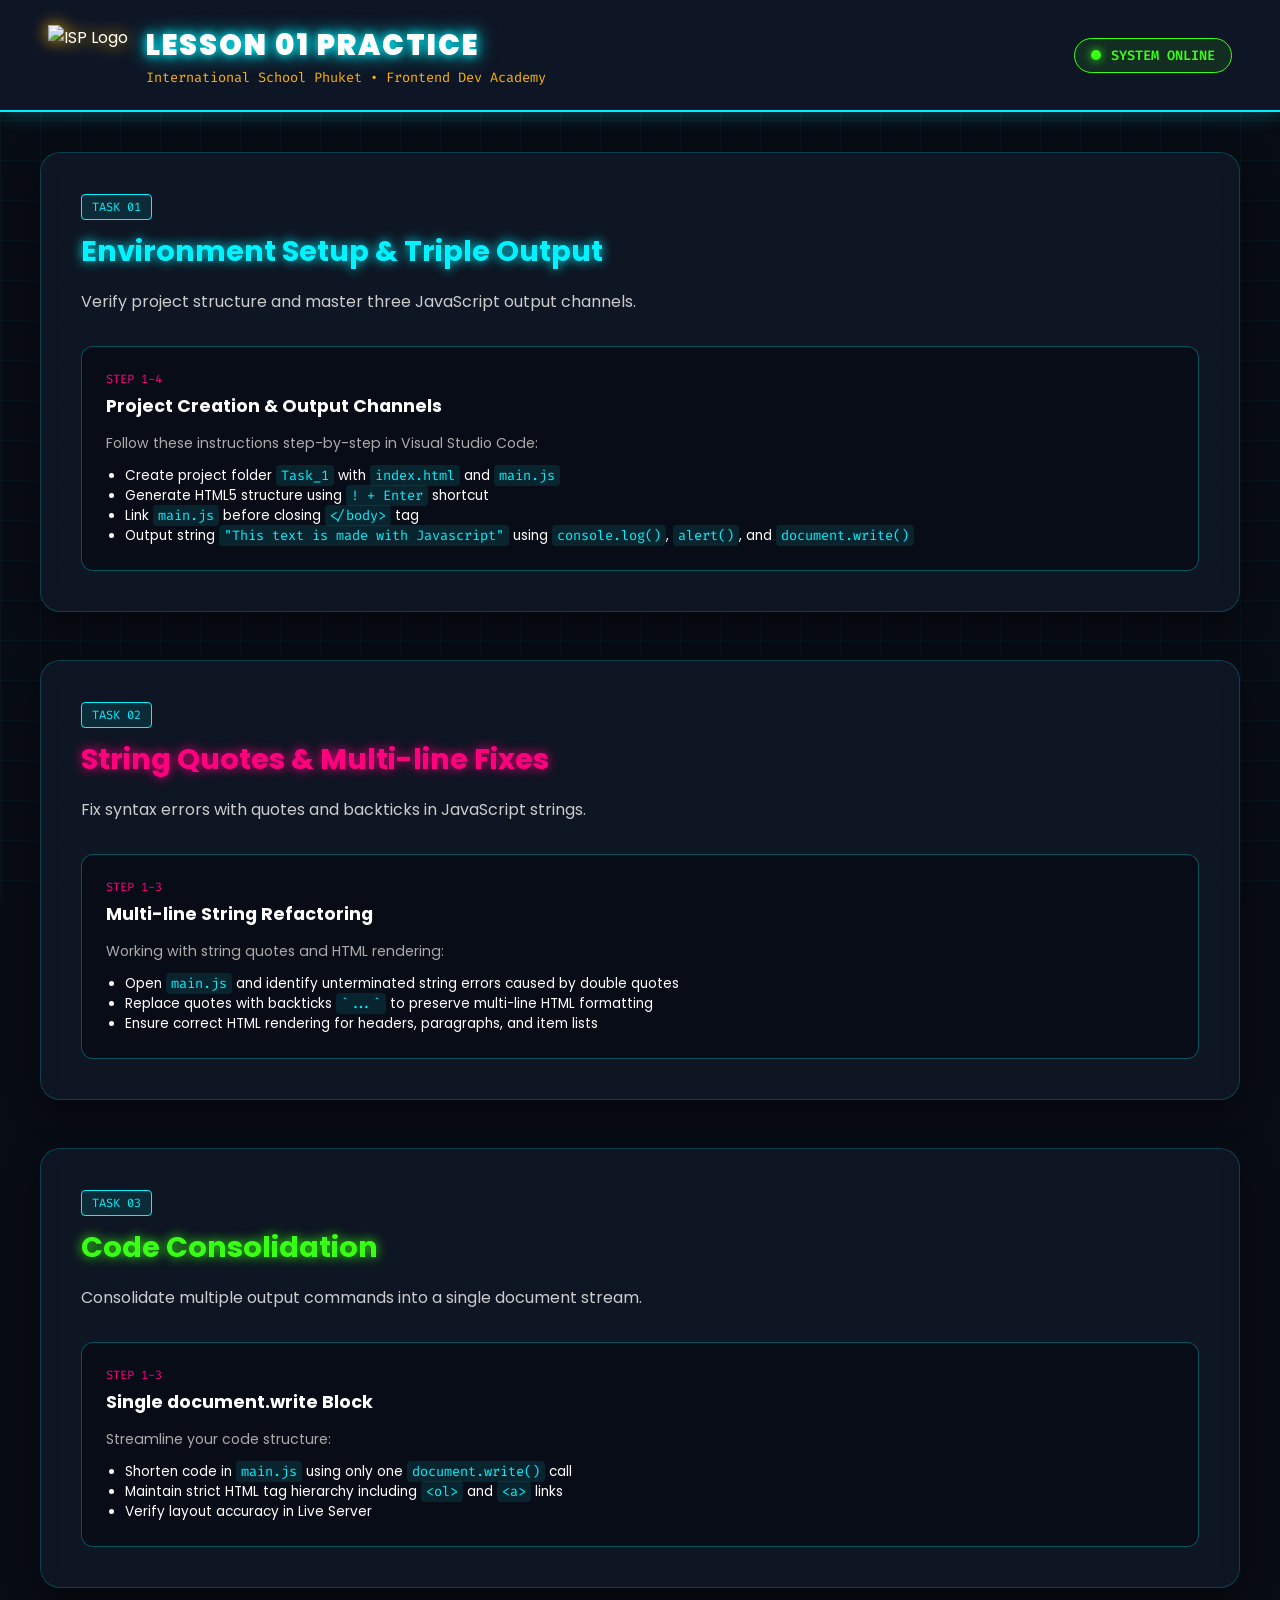
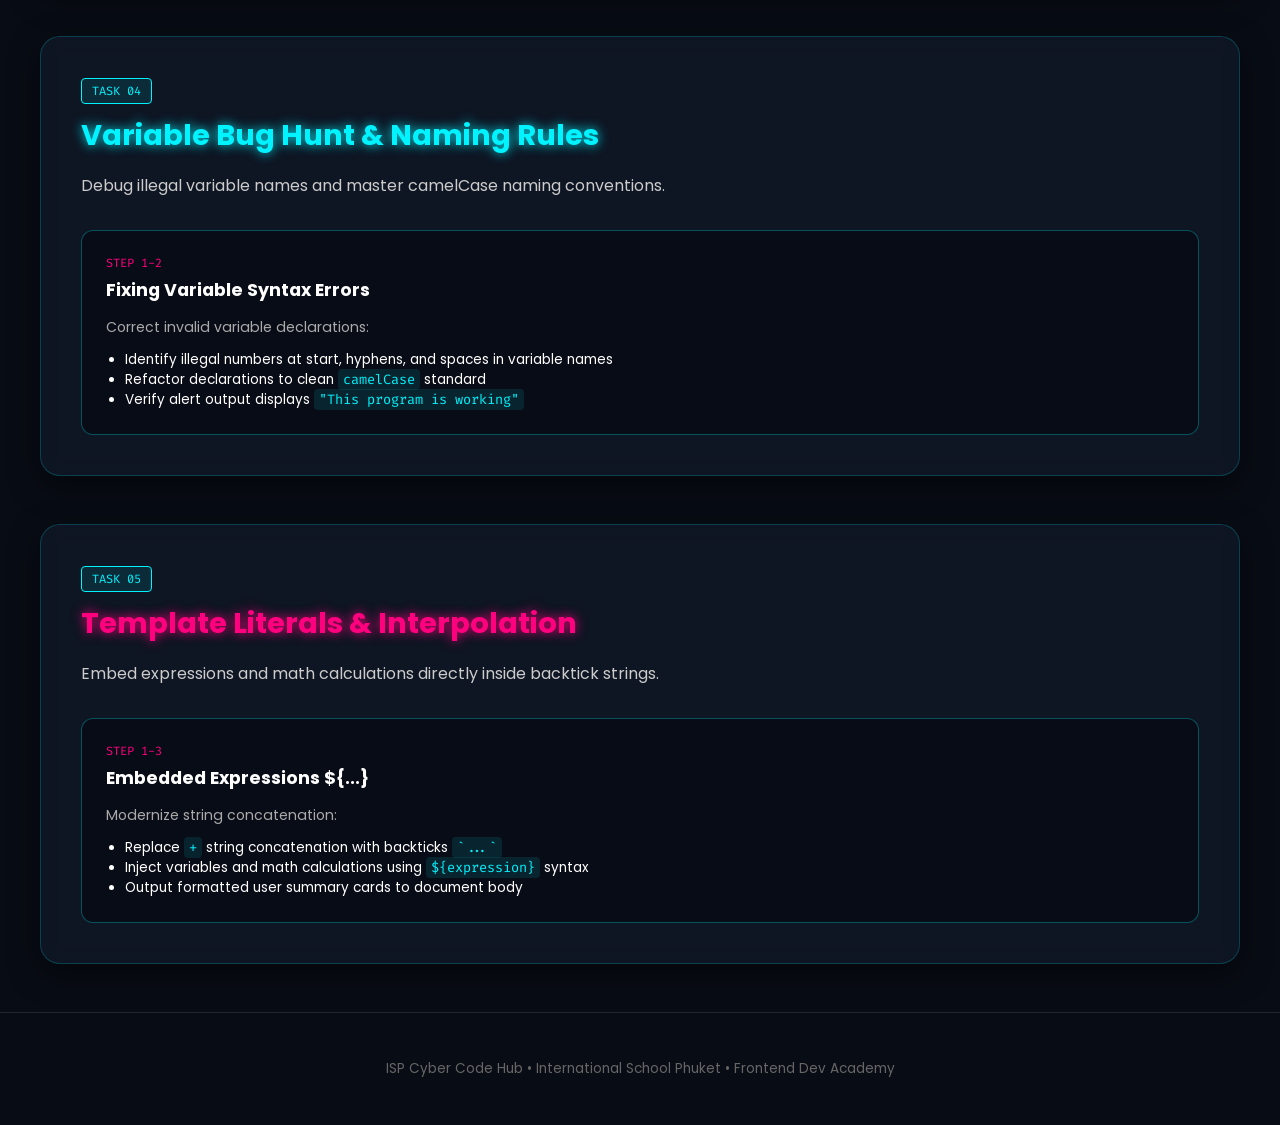
==== Lesson_1.html @ be08e6b7 "Add files via upload" ====
<!doctype html>
<html lang="en">
  <head>
    <meta charset="UTF-8" />
    <meta name="viewport" content="width=device-width, initial-scale=1.0" />
    <title>Lesson 1 Tasks | ISP Cyber Code Hub</title>
    <link rel="stylesheet" href="style1.css" />
    <link rel="preconnect" href="https://fonts.googleapis.com" />
    <link rel="preconnect" href="https://fonts.gstatic.com" crossorigin />
    <link
      href="https://fonts.googleapis.com/css2?family=Fira+Code:wght@400;600&family=Poppins:wght@400;600;700;900&display=swap"
      rel="stylesheet"
    />
  </head>
  <body>
    <!-- Background Cyber Grid Overlay -->
    <div class="cyber-grid"></div>

    <!-- Main Navigation Header -->
    <header class="cyber-header">
      <div class="header-brand">
        <img src="ISP_LOGO.png" alt="ISP Logo" class="neon-logo" />
        <div>
          <h1 class="glitch-title">LESSON 01 PRACTICE</h1>
          <p class="cyber-subtitle">
            International School Phuket • Frontend Dev Academy
          </p>
        </div>
      </div>
      <div class="system-status">
        <span class="pulse-node"></span>
        <span class="status-text">SYSTEM ONLINE</span>
      </div>
    </header>

    <!-- Main Content Container -->
    <main class="portal-container">
      <!-- TASK 1 -->
      <section class="cyber-section">
        <span class="section-tag">TASK 01</span>
        <h2 class="neon-heading cyan-glow">
          Environment Setup & Triple Output
        </h2>
        <p class="section-desc">
          Verify project structure and master three JavaScript output channels.
        </p>

        <div class="cyber-card">
          <div class="card-header">
            <span class="mod-num">STEP 1-4</span>
            <h3>Project Creation & Output Channels</h3>
          </div>
          <p class="card-body-text">
            Follow these instructions step-by-step in Visual Studio Code:
          </p>
          <ul class="cyber-list">
            <li>
              Create project folder <code>Task_1</code> with
              <code>index.html</code> and <code>main.js</code>
            </li>
            <li>
              Generate HTML5 structure using <code>! + Enter</code> shortcut
            </li>
            <li>
              Link <code>main.js</code> before closing
              <code>&lt;/body&gt;</code> tag
            </li>
            <li>
              Output string
              <code>"This text is made with Javascript"</code> using
              <code>console.log()</code>, <code>alert()</code>, and
              <code>document.write()</code>
            </li>
          </ul>
        </div>
      </section>

      <!-- TASK 2 -->
      <section class="cyber-section">
        <span class="section-tag">TASK 02</span>
        <h2 class="neon-heading magenta-glow">
          String Quotes & Multi-line Fixes
        </h2>
        <p class="section-desc">
          Fix syntax errors with quotes and backticks in JavaScript strings.
        </p>

        <div class="cyber-card">
          <div class="card-header">
            <span class="mod-num">STEP 1-3</span>
            <h3>Multi-line String Refactoring</h3>
          </div>
          <p class="card-body-text">
            Working with string quotes and HTML rendering:
          </p>
          <ul class="cyber-list">
            <li>
              Open <code>main.js</code> and identify unterminated string errors
              caused by double quotes
            </li>
            <li>
              Replace quotes with backticks <code>`...`</code> to preserve
              multi-line HTML formatting
            </li>
            <li>
              Ensure correct HTML rendering for headers, paragraphs, and item
              lists
            </li>
          </ul>
        </div>
      </section>

      <!-- TASK 3 -->
      <section class="cyber-section">
        <span class="section-tag">TASK 03</span>
        <h2 class="neon-heading green-glow">Code Consolidation</h2>
        <p class="section-desc">
          Consolidate multiple output commands into a single document stream.
        </p>

        <div class="cyber-card">
          <div class="card-header">
            <span class="mod-num">STEP 1-3</span>
            <h3>Single document.write Block</h3>
          </div>
          <p class="card-body-text">Streamline your code structure:</p>
          <ul class="cyber-list">
            <li>
              Shorten code in <code>main.js</code> using only one
              <code>document.write()</code> call
            </li>
            <li>
              Maintain strict HTML tag hierarchy including
              <code>&lt;ol&gt;</code> and <code>&lt;a&gt;</code> links
            </li>
            <li>Verify layout accuracy in Live Server</li>
          </ul>
        </div>
      </section>

      <!-- TASK 4 -->
      <section class="cyber-section">
        <span class="section-tag">TASK 04</span>
        <h2 class="neon-heading cyan-glow">Variable Bug Hunt & Naming Rules</h2>
        <p class="section-desc">
          Debug illegal variable names and master camelCase naming conventions.
        </p>

        <div class="cyber-card">
          <div class="card-header">
            <span class="mod-num">STEP 1-2</span>
            <h3>Fixing Variable Syntax Errors</h3>
          </div>
          <p class="card-body-text">Correct invalid variable declarations:</p>
          <ul class="cyber-list">
            <li>
              Identify illegal numbers at start, hyphens, and spaces in variable
              names
            </li>
            <li>
              Refactor declarations to clean <code>camelCase</code> standard
            </li>
            <li>
              Verify alert output displays
              <code>"This program is working"</code>
            </li>
          </ul>
        </div>
      </section>

      <!-- TASK 5 -->
      <section class="cyber-section">
        <span class="section-tag">TASK 05</span>
        <h2 class="neon-heading magenta-glow">
          Template Literals & Interpolation
        </h2>
        <p class="section-desc">
          Embed expressions and math calculations directly inside backtick
          strings.
        </p>

        <div class="cyber-card">
          <div class="card-header">
            <span class="mod-num">STEP 1-3</span>
            <h3>Embedded Expressions ${...}</h3>
          </div>
          <p class="card-body-text">Modernize string concatenation:</p>
          <ul class="cyber-list">
            <li>
              Replace <code>+</code> string concatenation with backticks
              <code>`...`</code>
            </li>
            <li>
              Inject variables and math calculations using
              <code>${expression}</code> syntax
            </li>
            <li>Output formatted user summary cards to document body</li>
          </ul>
        </div>
      </section>
    </main>

    <footer class="cyber-footer">
      <p>
        ISP Cyber Code Hub • International School Phuket • Frontend Dev Academy
      </p>
    </footer>

    <script src="main.js"></script>
  </body>
</html>
---- style1.css ----
/* =========================================================
   ISP Cyber Code Hub — Cyber-Neon Design System
   ========================================================= */

@import url('https://fonts.googleapis.com/css2?family=Fira+Code:wght@400;600&family=Poppins:wght@400;600;700;900&display=swap');

:root {
  /* School Identity Palette */
  --isp-main: #35714B;
  --isp-gold: #FCB600;

  /* Cyber Neon Palette */
  --cyber-black: #080C14;
  --cyber-dark: #101828;
  --cyber-cyan: #00F3FF;
  --neon-magenta: #FF007F;
  --acid-green: #39FF14;
  --alert-red: #FF3366;

  /* Typography */
  --font-main: 'Poppins', sans-serif;
  --font-code: 'Fira Code', monospace;
}

body {
  font-family: var(--font-main);
  background-color: var(--cyber-black);
  color: #FFFFFF;
  margin: 0;
  padding: 0;
  min-height: 100vh;
  overflow-x: hidden;
  position: relative;
}

/* Background Cyber Grid Overlay */
.cyber-grid {
  position: fixed;
  top: 0;
  left: 0;
  width: 100vw;
  height: 100vh;
  background-linear-gradient: rgba(0, 243, 255, 0.03) 1px, transparent 1px;
  background-size: 40px 40px;
  background-image: 
    linear-gradient(to right, rgba(0, 243, 255, 0.04) 1px, transparent 1px),
    linear-gradient(to bottom, rgba(0, 243, 255, 0.04) 1px, transparent 1px);
  pointer-events: none;
  z-index: 0;
}

/* Header & Brand Identity */
.cyber-header {
  position: relative;
  z-index: 10;
  display: flex;
  justify-content: space-between;
  align-items: center;
  padding: 1.5rem 3rem;
  background: rgba(16, 24, 40, 0.85);
  backdrop-filter: blur(12px);
  border-bottom: 2px solid var(--cyber-cyan);
  box-shadow: 0 0 20px rgba(0, 243, 255, 0.3);
}

.header-brand {
  display: flex;
  align-items: center;
  gap: 18px;
}

.neon-logo {
  height: 60px;
  filter: drop-shadow(0 0 8px var(--isp-gold));
}

.glitch-title {
  font-size: 1.8rem;
  font-weight: 900;
  margin: 0;
  letter-spacing: 2px;
  color: #FFFFFF;
  text-shadow: 0 0 10px var(--cyber-cyan), 0 0 20px var(--cyber-cyan);
}

.cyber-subtitle {
  margin: 2px 0 0 0;
  font-size: 0.85rem;
  color: var(--isp-gold);
  font-family: var(--font-code);
}

.system-status {
  display: flex;
  align-items: center;
  gap: 10px;
  background: rgba(57, 255, 20, 0.1);
  padding: 8px 16px;
  border-radius: 20px;
  border: 1px solid var(--acid-green);
}

.pulse-node {
  width: 10px;
  height: 10px;
  background-color: var(--acid-green);
  border-radius: 50%;
  box-shadow: 0 0 10px var(--acid-green);
  animation: pulse 1.5s infinite;
}

@keyframes pulse {
  0% { transform: scale(0.95); box-shadow: 0 0 0 0 rgba(57, 255, 20, 0.7); }
  70% { transform: scale(1); box-shadow: 0 0 0 10px rgba(57, 255, 20, 0); }
  100% { transform: scale(0.95); box-shadow: 0 0 0 0 rgba(57, 255, 20, 0); }
}

.status-text {
  font-family: var(--font-code);
  font-size: 0.85rem;
  color: var(--acid-green);
  font-weight: 600;
}

/* Main Layout Structure */
.portal-container {
  position: relative;
  z-index: 5;
  max-width: 1200px;
  margin: 2.5rem auto;
  padding: 0 1.5rem;
}

.cyber-section {
  background: rgba(16, 24, 40, 0.75);
  backdrop-filter: blur(10px);
  border-radius: 20px;
  padding: 2.5rem;
  margin-bottom: 3rem;
  border: 1px solid rgba(0, 243, 255, 0.2);
  box-shadow: 0 10px 30px rgba(0, 0, 0, 0.5);
}

.section-tag {
  display: inline-block;
  font-family: var(--font-code);
  font-size: 0.75rem;
  color: var(--cyber-cyan);
  background: rgba(0, 243, 255, 0.1);
  padding: 4px 10px;
  border-radius: 4px;
  border: 1px solid var(--cyber-cyan);
  margin-bottom: 10px;
}

.neon-heading {
  font-size: 1.8rem;
  margin: 0 0 10px 0;
}

.cyan-glow { text-shadow: 0 0 12px var(--cyber-cyan); color: var(--cyber-cyan); }
.magenta-glow { text-shadow: 0 0 12px var(--neon-magenta); color: var(--neon-magenta); }
.green-glow { text-shadow: 0 0 12px var(--acid-green); color: var(--acid-green); }

.section-desc {
  color: #CCCCCC;
  margin-bottom: 2rem;
}

/* Featured Security Terminal Hardware Shell */
.terminal-container {
  background: rgba(8, 12, 20, 0.95);
  border: 3px solid var(--cyber-cyan);
  box-shadow: 0 0 25px rgba(0, 243, 255, 0.4);
  border-radius: 16px;
  padding: 2rem;
  max-width: 650px;
  margin: 0 auto;
  text-align: center;
  transition: all 0.4s ease;
}

.terminal-container.bg-denied {
  border-color: var(--alert-red);
  box-shadow: 0 0 35px rgba(255, 51, 102, 0.6);
  background: rgba(40, 8, 15, 0.95);
}

.terminal-badge-bar {
  display: flex;
  justify-content: space-between;
  margin-bottom: 1.5rem;
  font-family: var(--font-code);
}

.cyber-chip {
  background: rgba(0, 243, 255, 0.15);
  color: var(--cyber-cyan);
  padding: 4px 10px;
  border-radius: 4px;
  font-size: 0.8rem;
}

.badge-gold {
  background: var(--isp-gold);
  color: #000000;
  font-weight: 700;
  padding: 4px 10px;
  border-radius: 4px;
  font-size: 0.8rem;
}

.screen-box input {
  background: #000000;
  border: 2px solid var(--cyber-cyan);
  color: var(--acid-green);
  font-family: var(--font-code);
  font-size: 1.8rem;
  text-align: center;
  padding: 12px;
  border-radius: 8px;
  width: 200px;
  margin-bottom: 1.2rem;
  box-shadow: inset 0 0 10px rgba(0, 243, 255, 0.2);
  outline: none;
}

.cyber-button {
  background: var(--neon-magenta);
  color: #FFFFFF;
  font-weight: 700;
  font-size: 1rem;
  border: none;
  padding: 14px 28px;
  border-radius: 8px;
  cursor: pointer;
  box-shadow: 0 0 15px var(--neon-magenta);
  transition: transform 0.1s, box-shadow 0.2s;
  display: block;
  margin: 0 auto;
}

.cyber-button:hover {
  box-shadow: 0 0 25px var(--neon-magenta);
}

.cyber-button:active {
  transform: scale(0.96);
}

.hint-text {
  font-size: 0.8rem;
  color: #888888;
  margin-top: 1rem;
}

.hidden { display: none !important; }

/* Result Access Badges & Profile Card */
.access-badge {
  font-weight: 700;
  padding: 8px 18px;
  border-radius: 8px;
  display: inline-block;
  margin-bottom: 1.2rem;
  font-family: var(--font-code);
}

.access-badge.granted {
  background: var(--acid-green);
  color: #000000;
  box-shadow: 0 0 15px var(--acid-green);
}

.access-badge.denied {
  background: var(--alert-red);
  color: #FFFFFF;
  box-shadow: 0 0 15px var(--alert-red);
}

.profile-card-cyber {
  display: flex;
  align-items: center;
  gap: 20px;
  background: rgba(255, 255, 255, 0.05);
  padding: 1.2rem;
  border-radius: 12px;
  border: 1px solid rgba(255, 255, 255, 0.15);
  text-align: left;
}

.house-emblem-img {
  width: 90px;
  height: 90px;
  object-fit: contain;
}

.card-details h4 {
  margin: 0 0 6px 0;
  font-size: 1.2rem;
}

.grade-pill {
  font-size: 0.75rem;
  background: var(--cyber-cyan);
  color: #000000;
  padding: 2px 8px;
  border-radius: 10px;
}

.house-tag.guardian {
  color: var(--acid-green);
  font-weight: 700;
}

/* Modules Grid */
.modules-grid {
  display: grid;
  grid-template-columns: repeat(auto-fit, minmax(250px, 1fr));
  gap: 1.5rem;
  margin-top: 1.5rem;
}

.cyber-card {
  background: rgba(8, 12, 20, 0.8);
  border: 1px solid rgba(0, 243, 255, 0.3);
  border-radius: 12px;
  padding: 1.5rem;
  transition: border-color 0.3s, box-shadow 0.3s;
}

.cyber-card:hover {
  border-color: var(--cyber-cyan);
  box-shadow: 0 0 20px rgba(0, 243, 255, 0.3);
}

.card-header {
  display: flex;
  flex-direction: column;
  gap: 6px;
  margin-bottom: 12px;
}

.mod-num {
  font-family: var(--font-code);
  font-size: 0.75rem;
  color: var(--neon-magenta);
}

.cyber-card h3 {
  margin: 0;
  font-size: 1.1rem;
  color: #FFFFFF;
}

.card-body-text {
  font-size: 0.88rem;
  color: #AAAAAA;
  margin-bottom: 12px;
}

.cyber-list {
  padding-left: 1.2rem;
  margin: 0;
  font-size: 0.85rem;
}

.cyber-list code {
  font-family: var(--font-code);
  color: var(--cyber-cyan);
  background: rgba(0, 243, 255, 0.1);
  padding: 2px 5px;
  border-radius: 4px;
}

/* Eco Houses Grid */
.houses-grid {
  display: grid;
  grid-template-columns: repeat(auto-fit, minmax(220px, 1fr));
  gap: 1.5rem;
  margin-top: 1.5rem;
}

.house-card {
  background: rgba(8, 12, 20, 0.8);
  border-radius: 12px;
  padding: 1.5rem;
  text-align: center;
  border: 2px solid transparent;
}

.guardians-border  { border-color: #2ECC71; box-shadow: 0 0 10px rgba(46, 204, 113, 0.2); }
.protectors-border { border-color: #00A8FF; box-shadow: 0 0 10px rgba(0, 168, 255, 0.2); }
.keepers-border    { border-color: #F1C40F; box-shadow: 0 0 10px rgba(241, 196, 15, 0.2); }
.rangers-border    { border-color: #1E824C; box-shadow: 0 0 10px rgba(30, 130, 76, 0.2); }

.house-logo {
  width: 80px;
  height: 80px;
  object-fit: contain;
  margin-bottom: 12px;
}

.house-card h3 {
  margin: 0 0 8px 0;
  font-size: 1.1rem;
}

.house-card p {
  font-size: 0.85rem;
  color: #AAAAAA;
  margin: 0;
}

.cyber-footer {
  text-align: center;
  padding: 2rem;
  border-top: 1px solid rgba(255, 255, 255, 0.1);
  color: #666666;
  font-size: 0.85rem;
}
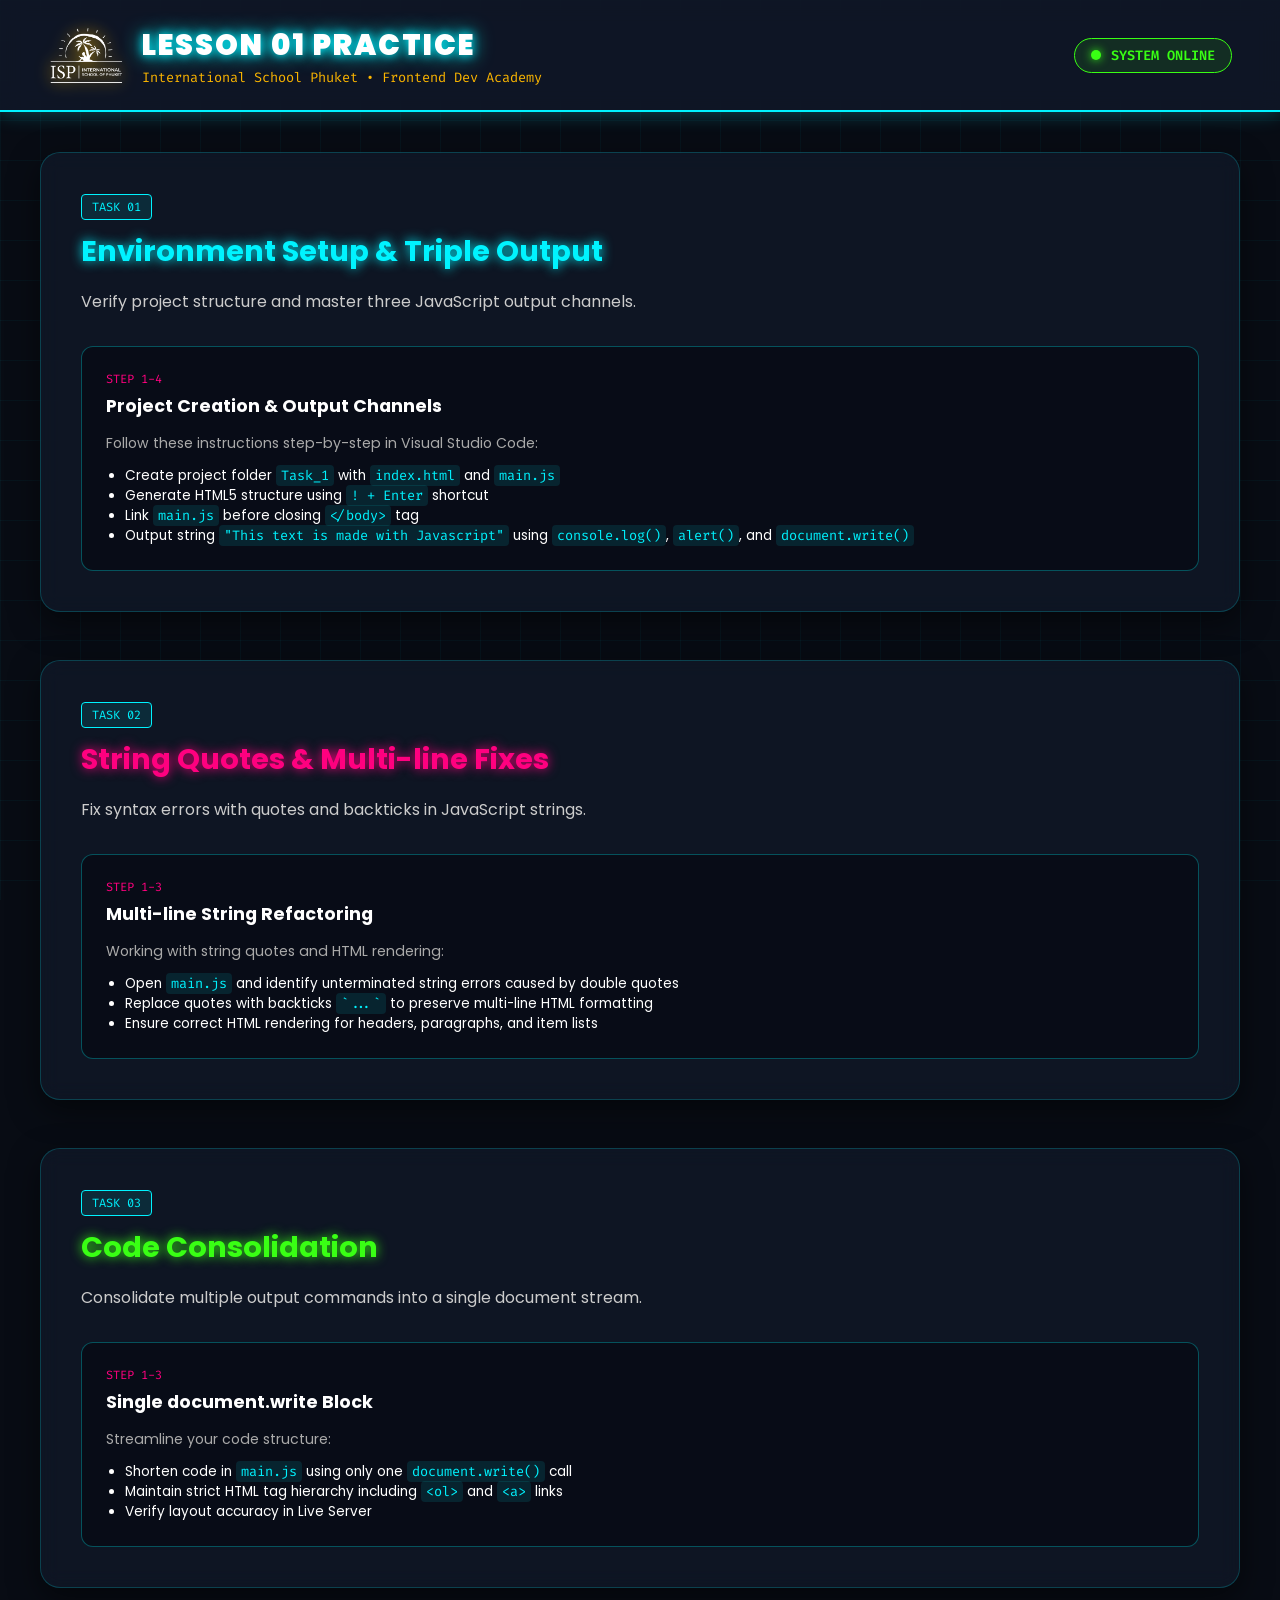
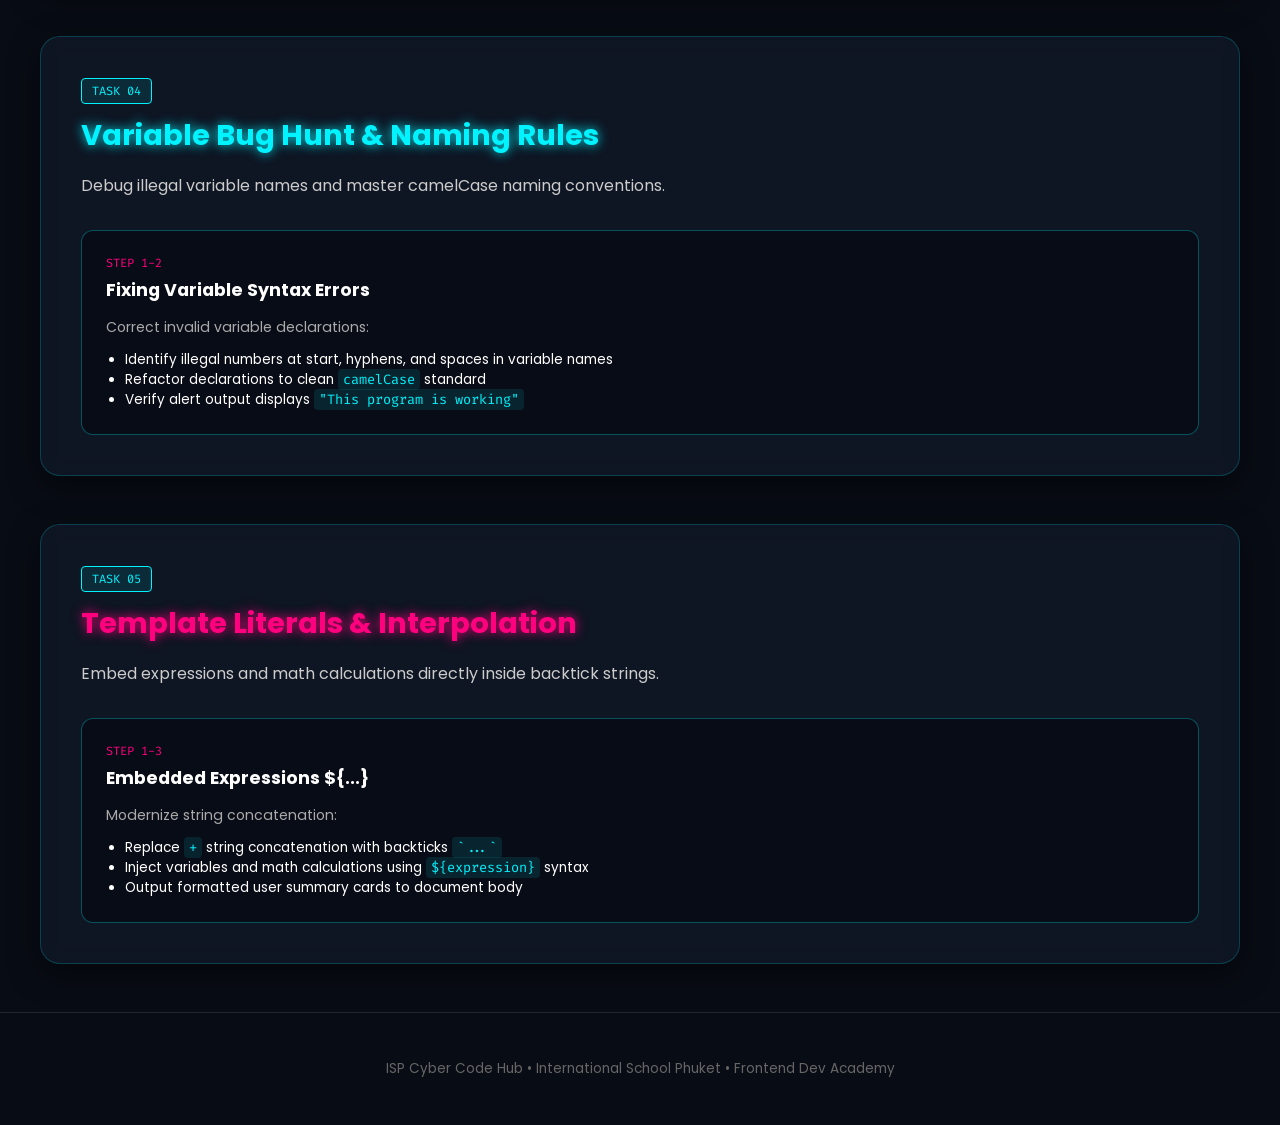
==== commit b4900168: "Update Lesson_1.html" ====
--- a/Lesson_1.html
+++ b/Lesson_1.html
@@ -19,7 +19,7 @@
     <!-- Main Navigation Header -->
     <header class="cyber-header">
       <div class="header-brand">
-        <img src="ISP_LOGO.png" alt="ISP Logo" class="neon-logo" />
+        <img src="ISP LOGO.png" alt="ISP Logo" class="neon-logo" />
         <div>
           <h1 class="glitch-title">LESSON 01 PRACTICE</h1>
           <p class="cyber-subtitle">
